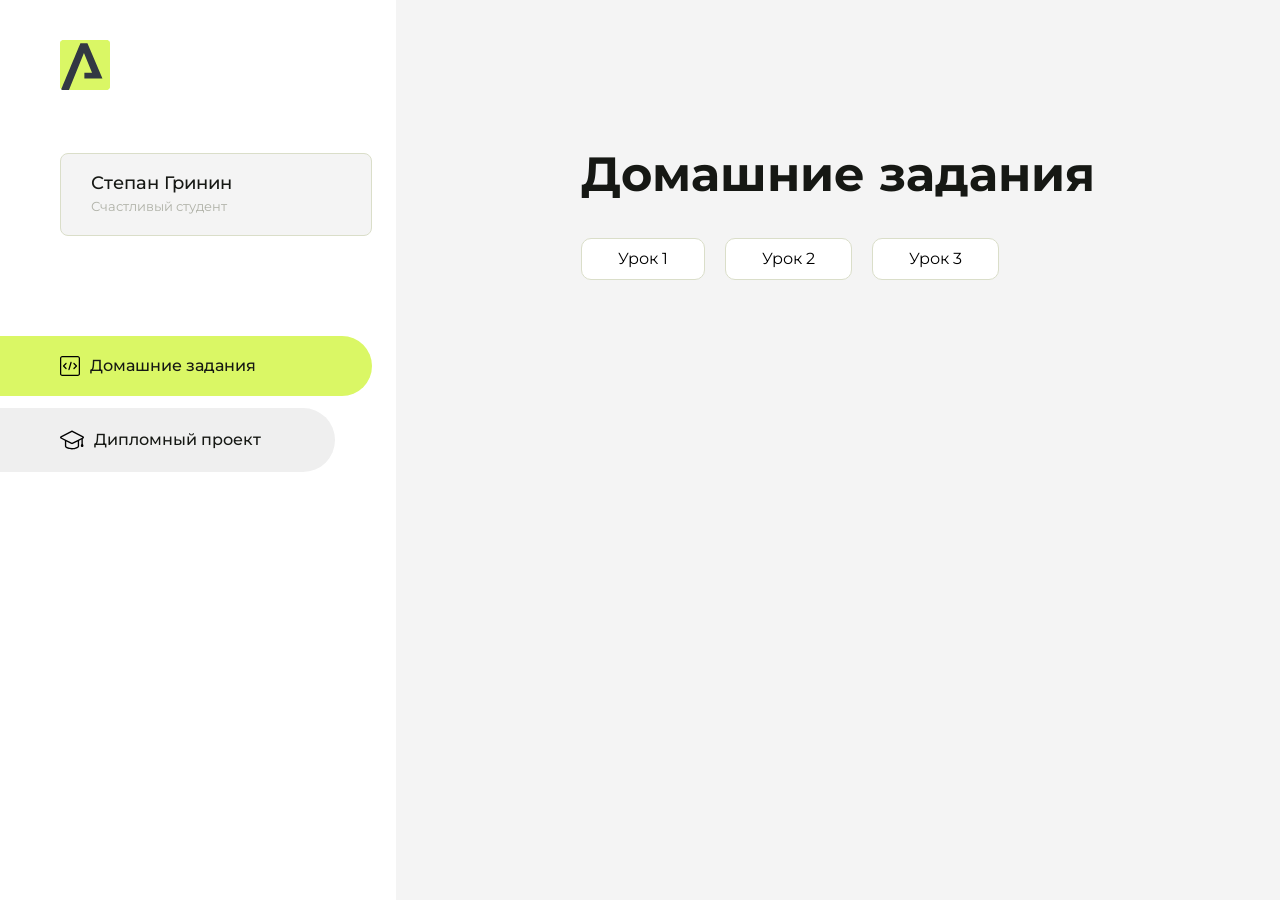
==== index.html @ bcd30e3f "Update index.html" ====
<!DOCTYPE html>
<html lang="en">
<head>
    <meta charset="UTF-8">
    <meta name="viewport" content="width=device-width, initial-scale=1.0">
    <title>Домашняя работа</title>
    <link rel="shortcut icon" href="src/logo.ico" type="image/x-icon">
    <link rel="preconnect" href="https://fonts.googleapis.com">
    <link rel="preconnect" href="https://fonts.gstatic.com" crossorigin>
    <link href="https://fonts.googleapis.com/css2?family=Montserrat:wght@400;500;700&family=Rubik:wght@500&display=swap"
          rel="stylesheet">
    <link rel="stylesheet" href="src/style.css">
</head>
<body id="body">
<div class="overlay" id="overlay"></div>
<div class="layout">
    <div class="burger" id="burger">
        <svg viewBox="0 0 24 24" fill="none" xmlns="http://www.w3.org/2000/svg">
            <g id="SVGRepo_bgCarrier" stroke-width="0"></g>
            <g id="SVGRepo_tracerCarrier" stroke-linecap="round" stroke-linejoin="round"></g>
            <g id="SVGRepo_iconCarrier">
                <path d="M4 18L20 18" stroke="#DAF765" stroke-width="2" stroke-linecap="round"></path>
                <path d="M4 12L20 12" stroke="#DAF765" stroke-width="2" stroke-linecap="round"></path>
                <path d="M4 6L20 6" stroke="#DAF765" stroke-width="2" stroke-linecap="round"></path>
            </g>
        </svg>
    </div>
    <aside class="sidebar" id="sidebar">
        <div class="sidebar__inner">
            <div class="logo">
                <svg width="50" height="50" viewBox="0 0 50 50" fill="none" xmlns="http://www.w3.org/2000/svg">
                    <g clip-path="url(#clip0_513_74730)">
                        <path d="M46.17 -0.257004H3.83C1.57281 -0.257004 -0.257 1.57281 -0.257 3.83V46.17C-0.257 48.4272 1.57281 50.257 3.83 50.257H46.17C48.4272 50.257 50.257 48.4272 50.257 46.17V3.83C50.257 1.57281 48.4272 -0.257004 46.17 -0.257004Z"
                              fill="#DAF765"/>
                        <path d="M24.375 38.4H42.461L27.441 3.1585H20.4355C20.4355 3.1585 6.7895 35.881 1.1945 49.294C2.015 50.0275 3.0945 50.257 3.6945 50.257H8.8445L23.954 13.07L32.0465 32.8285H24.375V38.4Z"
                              fill="#323843"/>
                    </g>
                    <defs>
                        <clipPath id="clip0_513_74730">
                            <rect width="50" height="50" fill="white"/>
                        </clipPath>
                    </defs>
                </svg>
            </div>
            <div class="sidebar__user">
                <div class="sidebar__name">Степан Гринин</div>
                <div class="sidebar__text">Счастливый студент</div>
            </div>
            <div class="sidebar__tabs">
                <div class="sidebar__item">
                    <button class="sidebar__button active" id="tasks">
                        <svg xmlns="http://www.w3.org/2000/svg" width="20" height="20" viewBox="0 0 20 20" fill="none">
                            <g clip-path="url(#clip0_704_74543)">
                                <path d="M17.7083 20H2.29167C1.0275 20 0 18.9725 0 17.7083V2.29167C0 1.0275 1.0275 0 2.29167 0H17.7083C18.9725 0 20 1.0275 20 2.29167V17.7083C20 18.9725 18.9725 20 17.7083 20ZM2.29167 1.25C1.7175 1.25 1.25 1.7175 1.25 2.29167V17.7083C1.25 18.2825 1.7175 18.75 2.29167 18.75H17.7083C18.2825 18.75 18.75 18.2825 18.75 17.7083V2.29167C18.75 1.7175 18.2825 1.25 17.7083 1.25H2.29167Z"
                                      fill="black"/>
                                <path d="M6.04167 13.125C5.88167 13.125 5.72167 13.0642 5.6 12.9417L3.1 10.4417C2.85583 10.1975 2.85583 9.80167 3.1 9.5575L5.6 7.0575C5.84417 6.81333 6.24 6.81333 6.48417 7.0575C6.72833 7.30167 6.72833 7.6975 6.48417 7.94167L4.42583 10L6.48417 12.0583C6.72833 12.3025 6.72833 12.6983 6.48417 12.9425C6.36167 13.0642 6.20167 13.125 6.04167 13.125Z"
                                      fill="black"/>
                                <path d="M8.95833 14.1667C8.9 14.1667 8.84 14.1583 8.78167 14.1417C8.45083 14.0442 8.26083 13.6967 8.35833 13.3658L10.4417 6.28251C10.5392 5.95084 10.8892 5.76417 11.2175 5.85917C11.5483 5.95667 11.7383 6.30417 11.6408 6.63501L9.5575 13.7183C9.47833 13.9908 9.22833 14.1667 8.95833 14.1667Z"
                                      fill="black"/>
                                <path d="M13.9583 13.125C13.7983 13.125 13.6383 13.0642 13.5167 12.9417C13.2725 12.6975 13.2725 12.3017 13.5167 12.0575L15.575 9.99916L13.5167 7.94083C13.2725 7.69666 13.2725 7.30083 13.5167 7.05666C13.7608 6.81249 14.1567 6.81249 14.4008 7.05666L16.9008 9.55666C17.145 9.80083 17.145 10.1967 16.9008 10.4408L14.4008 12.9408C14.2783 13.0642 14.1183 13.125 13.9583 13.125Z"
                                      fill="black"/>
                            </g>
                            <defs>
                                <clipPath id="clip0_704_74543">
                                    <rect width="20" height="20" fill="white"/>
                                </clipPath>
                            </defs>
                        </svg>
                        <span>Домашние задания</span></button>
                </div>
                <div class="sidebar__item">
                    <button class="sidebar__button" id="diplom">
                        <svg xmlns="http://www.w3.org/2000/svg" width="24" height="24" viewBox="0 0 24 24" fill="none">
                            <g clip-path="url(#clip0_704_74553)">
                                <path d="M23.2628 10.5971C23.7176 10.365 24 9.90375 24 9.39337C24 8.883 23.7176 8.42175 23.2628 8.18962L12.6135 2.75362C12.2291 2.55824 11.7705 2.55787 11.3854 2.75399L0.736875 8.19C0.282375 8.42175 0 8.883 0 9.39337C0 9.90375 0.282375 10.365 0.736875 10.5971L4.89038 12.7177V18.2074C4.89038 19.8154 8.412 21.393 12 21.393C15.5884 21.393 19.1096 19.815 19.1096 18.2074V12.7174L21.4609 11.517V15.8017L20.901 17.2305C20.7409 17.6389 20.7934 18.0994 21.0405 18.4616C21.2876 18.8246 21.6979 19.041 22.1366 19.041C22.5754 19.041 22.9852 18.8246 23.2324 18.462C23.4795 18.099 23.532 17.6385 23.3719 17.2301L22.8124 15.8021V10.827L23.2628 10.5971ZM17.7623 18.1721C17.6198 18.6375 15.3491 20.0419 12 20.0419C8.65088 20.0419 6.38025 18.6375 6.2415 18.2074V12.3037L6.23887 12.3019C6.23812 12.057 6.1065 11.8207 5.87325 11.7019L1.3515 9.39337L12 3.95737L22.6489 9.39337L12 14.8294L5.87325 11.7019C5.54063 11.5331 4.6695 11.6674 4.5 12C4.33012 12.3322 4.55813 12.5479 4.89038 12.7177L11.3857 16.0331C11.5781 16.1314 11.7889 16.1805 12 16.1805C12.2107 16.1805 12.4222 16.1314 12.6146 16.0331L17.7593 13.407L17.7623 18.1721Z"
                                      fill="black"/>
                            </g>
                            <defs>
                                <clipPath id="clip0_704_74553">
                                    <rect width="24" height="24" fill="white"/>
                                </clipPath>
                            </defs>
                        </svg>
                        <span>Дипломный проект</span></button>
                </div>
            </div>
        </div>

    </aside>
    <div class="content">
        <div class="container">
            <div class="content__block" id="tasksBlock">
                <div class="content__title">Домашние задания</div>
                <ul class="content__list">
                    <li class="content__list-item">
                        <a href="hello aroken/index.html">Урок 1</a>
                    </li>
                    <li class="content__list-item">
                        <a href="first project/index.html">Урок 2</a>
                    </li>
                     <li class="content__list-item">
                        <a href="kalendar/kalendar.html">Урок 3</a>
                    </li>
                </ul>
            </div>
            <div class="content__block hidden" id="diplomBlock">
                <div class="content__title">Дипломный проект</div>
                <div class="content__list-diplom">
                    <a href="ПАПКА-С-НОМЕРОМ-УРОКА">Ссылка на ДЗ</a>
                </div>
                <div class="content__decor">
                    <div class="content__decor-text">Давай проверим, чему ты научился!</div>
                    <div class="content__decor-img">
                        <img src="src/decor.png" alt="decor">
                    </div>
                </div>
            </div>
        </div>
    </div>
</div>
<script src="src/index.js"></script>
</body>
</html>
---- src/style.css ----
*{padding: 0;margin: 0;border: 0;}
*,*:before,*:after{-webkit-box-sizing: border-box;box-sizing: border-box;}
:focus,:active{outline: none;}
a:focus,a:active{outline: none;}
nav,footer,header,aside{display: block;}
html,body{
    height:100%;width:100%;
    font-size:100%;line-height:1;-ms-text-size-adjust:100%;-moz-text-size-adjust:100%;-webkit-text-size-adjust:100%;}
input,button,textarea{font-family:inherit;}
input::-ms-clear{display: none;}
button{cursor: pointer;}
button::-moz-focus-inner{padding:0;border:0;}
a,a:visited{text-decoration: none;}
a:hover{text-decoration: none;}
ul li{list-style: none;}
img{vertical-align: top;}
h1,h2,h3,h4,h5,h6{font-size:inherit;font-weight: inherit;}
a{color:inherit;}



body {
    font-family: "Montserrat",SansSerif;
    color: black;
}

body.overflow {
    overflow: hidden;
}



.layout {
    display: -webkit-box;
    display: -ms-flexbox;
    display: flex;
    min-height: 100vh;
}

.sidebar {
    padding: 40px 24px 40px 0;
    -ms-flex-negative: 0;
    flex-shrink: 0;
    background-color: white;
}



.content {
    -webkit-box-flex: 1;
    -ms-flex-positive: 1;
    flex-grow: 1;
    background-color: #F4F4F4;
}

.container {
    display: -webkit-box;
    display: -ms-flexbox;
    display: flex;
    -webkit-box-orient: vertical;
    -webkit-box-direction: normal;
    -ms-flex-direction: column;
    flex-direction: column;
    -webkit-box-pack: center;
    -ms-flex-pack: center;
    justify-content: center;
    -webkit-box-align: center;
    -ms-flex-align: center;
    align-items: center;
    padding: 150px 60px 80px 60px;
}


.logo {
    margin-left: 60px;
    margin-bottom: 60px;
}

.sidebar__user {
    background-color: #F4F4F4;
    padding: 20px 30px;
    margin-left: 60px;
    margin-bottom: 100px;
    border-radius: 8px;
    border: 1px solid #DADEC9;
}

.sidebar__name {
    color:#161814;
    font-size: 18px;
    font-weight: 500;
    margin-bottom: 6px;
}

.sidebar__text {
    color: #AFB1A7;
    font-size: 13px;
    font-weight: 400;
    line-height: 130%; /* 16.9px */
}

.sidebar__item {
    width: 372px;
}

.sidebar__button {
    display: -webkit-box;
    display: -ms-flexbox;
    display: flex;
    -webkit-box-align: center;
    -ms-flex-align: center;
    align-items: center;
    gap: 10px;
    padding: 20px 60px;
    margin-bottom: 12px;
    border-radius: 0px 100px 100px 0px;
    -webkit-transition: all .5s;
    -o-transition: all .5s;
    transition: all .5s;
    cursor: pointer;
    width: 90%;
    color:#161814;
    font-size: 16px;
    font-weight: 500;
}

.sidebar__button.active , .sidebar__button:hover {
    width: 100%;
    background-color: #DAF765;
}


.content__title {
    color: #161814;
    font-size: 48px;
    font-weight: 700;
    margin-bottom: 40px;
}

.content__list {
    display: -webkit-box;
    display: -ms-flexbox;
    display: flex;
    -webkit-box-align: center;
    -ms-flex-align: center;
    align-items: center;
    -ms-flex-wrap: wrap;
    flex-wrap: wrap;
    gap: 20px;
}



.content__list-item  {
    cursor: pointer;
    padding: 12px 18px;
    background-color: #fff;
    border-radius: 10px;
    border: 1px solid #DADEC9;
    -webkit-transition: all .3s;
    -o-transition: all .3s;
    transition: all .3s;
}

.content__list-item:hover,.content__list-diplom:hover {
    background-color: #AFB1A7;
}

li a {
    padding: 12px 18px;

}


.content__list-diplom {
    -webkit-transition: all .3s;
    -o-transition: all .3s;
    transition: all .3s;
    display: inline-block;
    padding: 12px 18px;
    background-color: #fff;
    border-radius: 10px;
    border: 1px solid #DADEC9;
}

.content__decor {
    display: -webkit-box;
    display: -ms-flexbox;
    display: flex;
    -webkit-box-align: center;
    -ms-flex-align: center;
    align-items: center;
}

.content__decor-text {
    color:#BEDD44;
    font-size: 36px;
    font-weight: 700;
    line-height: 110%; /* 39.6px */
}

.content__block {
    max-width: 1200px;
}

.content__block.hidden {
    display: none;
}

.content__decor-img img{
    width: 100%;
}

.burger {
    display: none;
    padding: 5px;
    position: fixed;
    top: 3%;
    right: 7%;
    width: 40px;
    height: 40px;
    background-color: #161814;
    border-radius: 50%;
    z-index: 10;
    border: 1px solid #DAF765;
}

@media (max-width: 768px) {
    .burger {
        display: block;
    }

    .sidebar {
        -webkit-transition: all .3s;
        -o-transition: all .3s;
        transition: all .3s;
        -webkit-transform: translateX(-100%);
        -ms-transform: translateX(-100%);
        transform: translateX(-100%);
        position: fixed;
        top: 0;
        left: 0;
        bottom: 0;
        z-index: 5;
    }

    .sidebar.show {
        -webkit-transform: translateX(0%);
        -ms-transform: translateX(0%);
        transform: translateX(0%);
    }

    .overlay {
        opacity: 0;
        pointer-events: none;
        -webkit-transition: all .3s;
        -o-transition: all .3s;
        transition: all .3s;
        position: absolute;
        top: 0;
        right: 0;
        left: 0;
        bottom: 0;
        z-index: 3;
        background-color: #000000e0;
    }

    .overlay.show {
        opacity: 1;
        pointer-events: all;
    }

    .container {
        padding: 40px 20px;
        min-height: 100%;
    }

    .content__decor {
        margin-top: 20px;
        -webkit-box-orient: vertical;
        -webkit-box-direction: normal;
        -ms-flex-direction: column;
        flex-direction: column;
    }
}

@media (max-width: 400px) {
    .sidebar__user {
        margin-left: 0;
    }
}
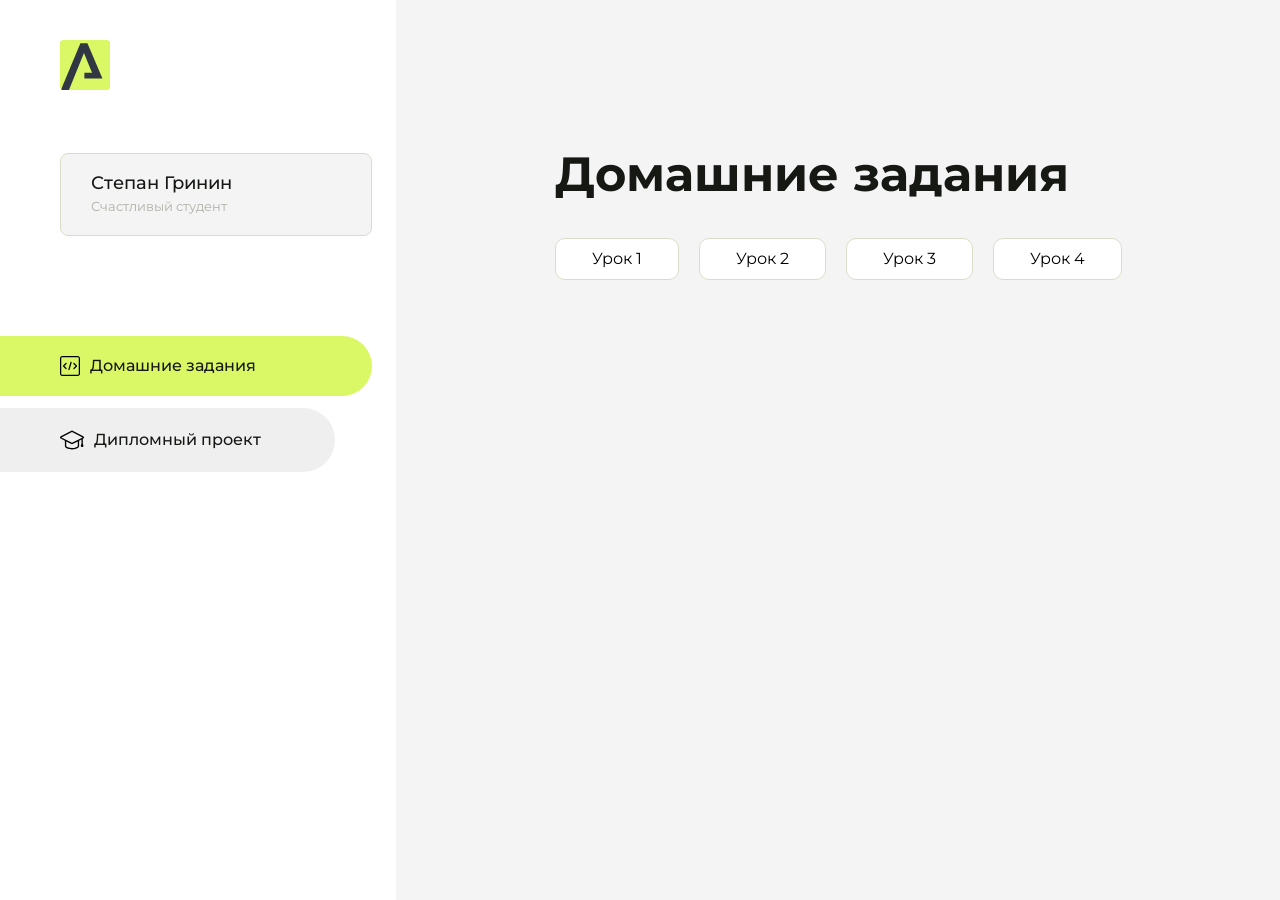
==== commit baa8144a: "Update index.html" ====
--- a/index.html
+++ b/index.html
@@ -101,6 +101,9 @@
                      <li class="content__list-item">
                         <a href="kalendar/kalendar.html">Урок 3</a>
                     </li>
+                    <li class="content__list-item">
+                        <a href="form/index.html">Урок 4</a>
+                    </li>
                 </ul>
             </div>
             <div class="content__block hidden" id="diplomBlock">
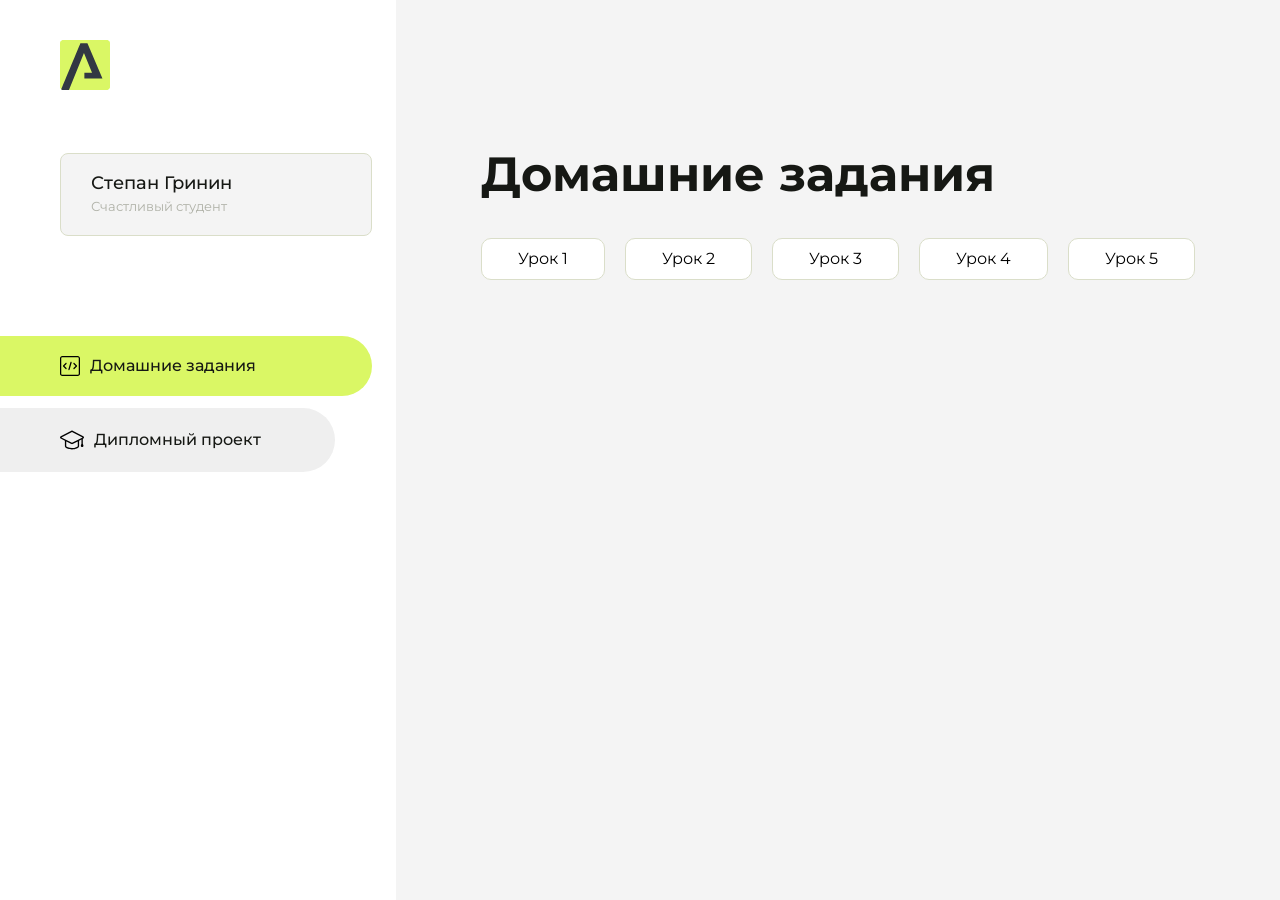
==== commit 4c5f3353: "Update index.html" ====
--- a/index.html
+++ b/index.html
@@ -104,6 +104,9 @@
                     <li class="content__list-item">
                         <a href="form/index.html">Урок 4</a>
                     </li>
+                    <li class="content__list-item">
+                        <a href="fit-studio/article.html">Урок 5</a>
+                    </li>
                 </ul>
             </div>
             <div class="content__block hidden" id="diplomBlock">
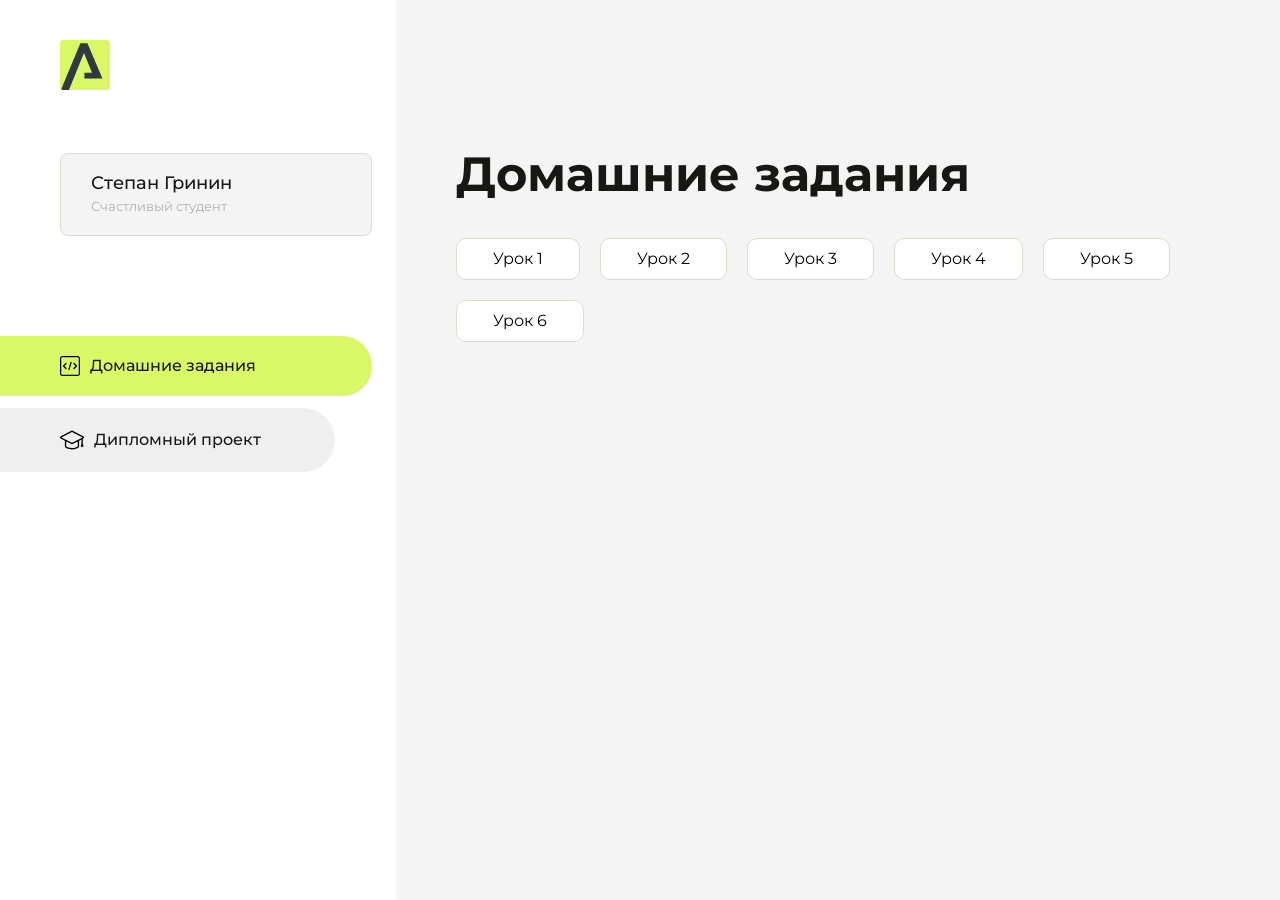
==== commit a0c39d21: "Update index.html" ====
--- a/index.html
+++ b/index.html
@@ -107,6 +107,9 @@
                     <li class="content__list-item">
                         <a href="fit-studio/article.html">Урок 5</a>
                     </li>
+                    <li class="content__list-item">
+                        <a href="flex/index.html">Урок 6</a>
+                    </li>
                 </ul>
             </div>
             <div class="content__block hidden" id="diplomBlock">
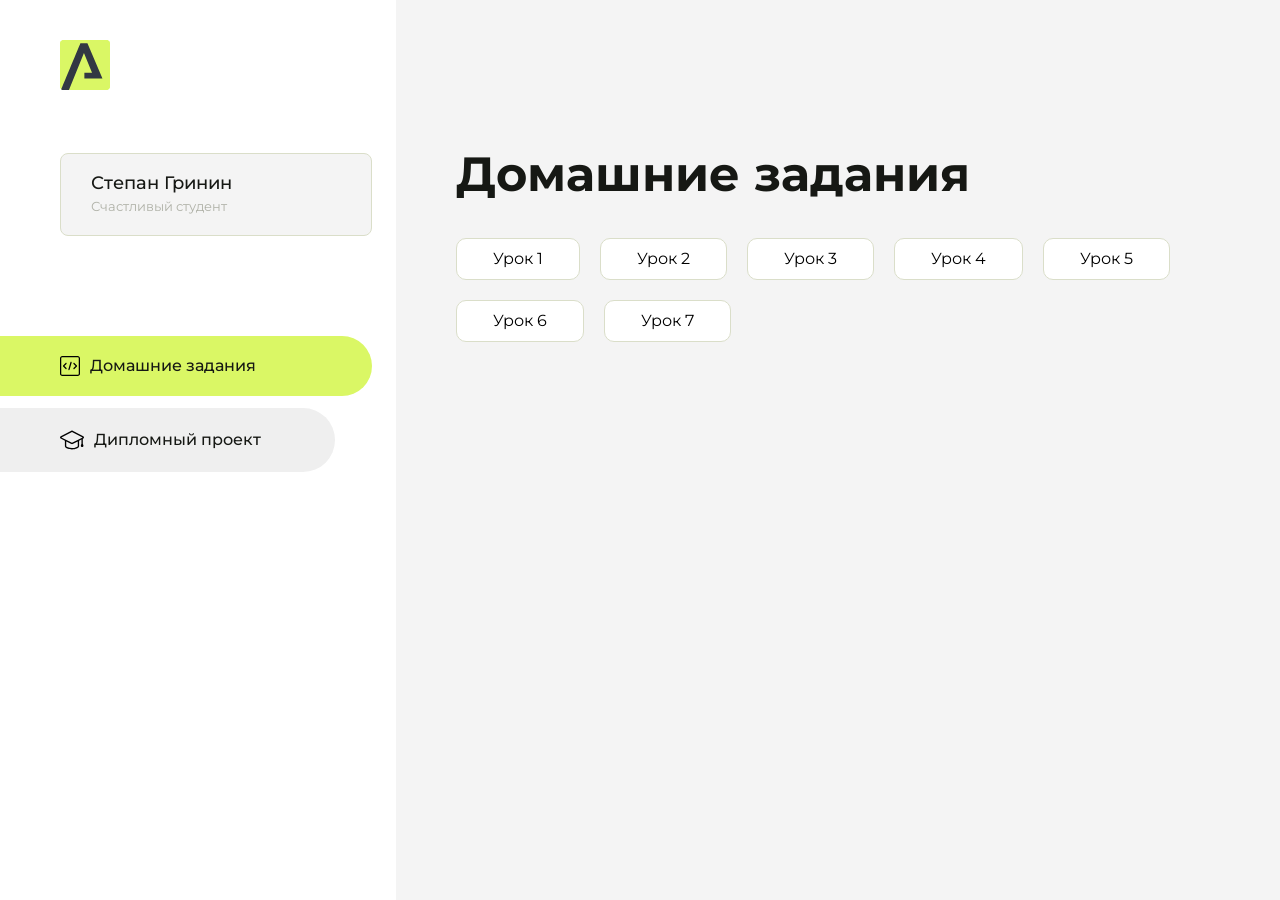
==== commit 581dffd5: "Update index.html" ====
--- a/index.html
+++ b/index.html
@@ -110,6 +110,9 @@
                     <li class="content__list-item">
                         <a href="flex/index.html">Урок 6</a>
                     </li>
+                    <li class="content__list-item">
+                        <a href="fit-studio-2/article.html">Урок 7</a>
+                    </li>
                 </ul>
             </div>
             <div class="content__block hidden" id="diplomBlock">
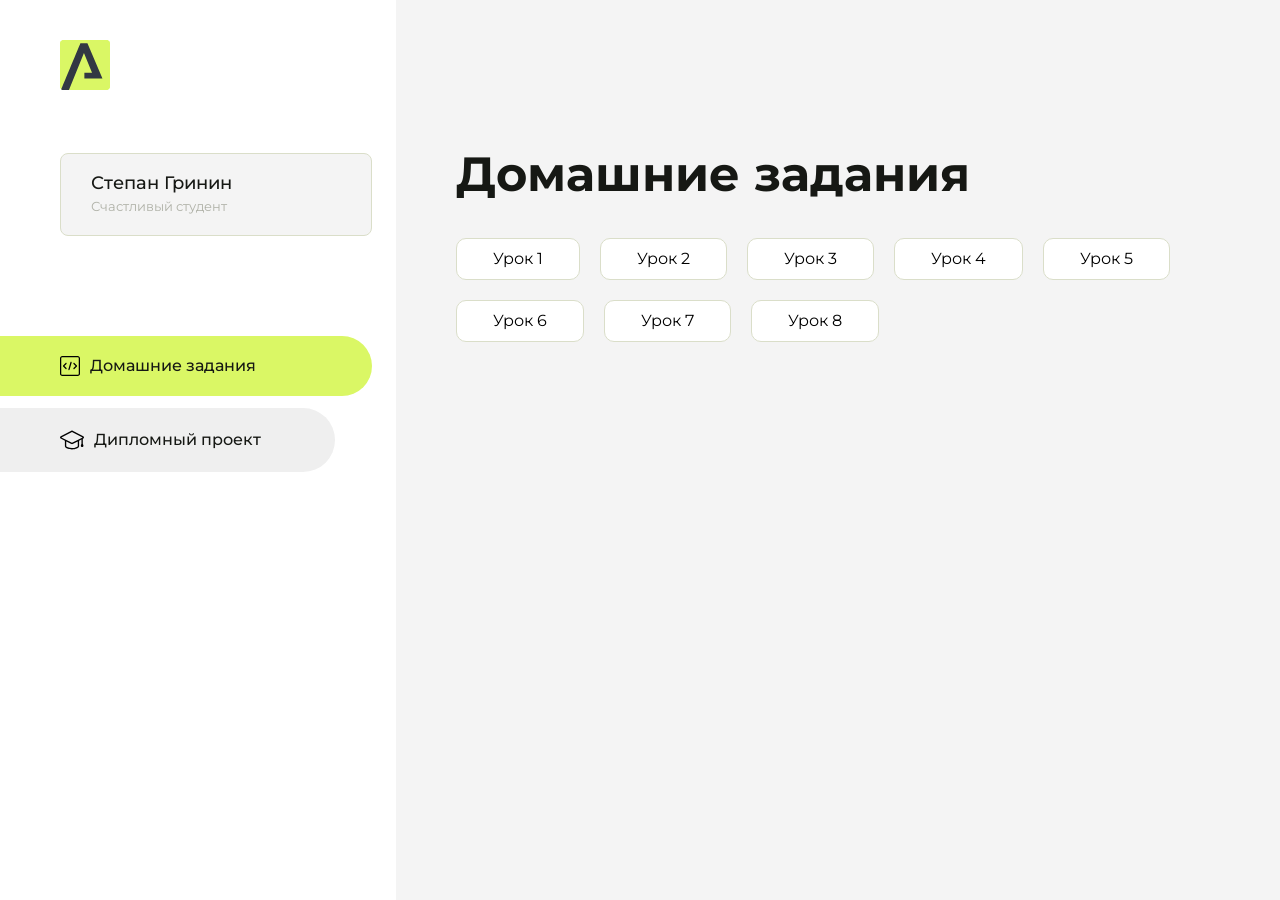
==== commit 99041454: "Update index.html" ====
--- a/index.html
+++ b/index.html
@@ -113,6 +113,9 @@
                     <li class="content__list-item">
                         <a href="fit-studio-2/article.html">Урок 7</a>
                     </li>
+                    <li class="content__list-item">
+                        <a href="form-2/index.html">Урок 8</a>
+                    </li>
                 </ul>
             </div>
             <div class="content__block hidden" id="diplomBlock">
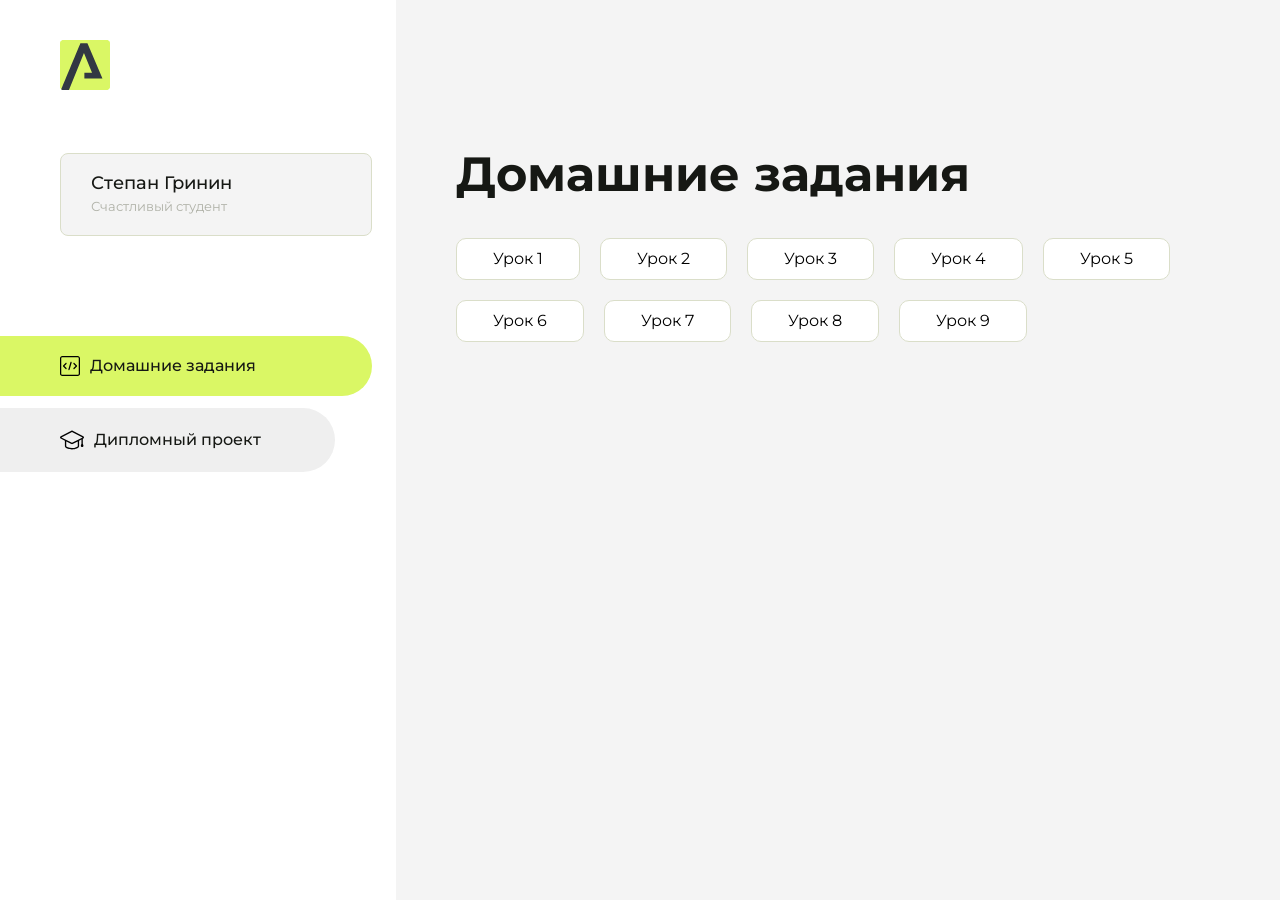
==== commit b7186adf: "Update index.html" ====
--- a/index.html
+++ b/index.html
@@ -116,6 +116,9 @@
                     <li class="content__list-item">
                         <a href="form-2/index.html">Урок 8</a>
                     </li>
+                    <li class="content__list-item">
+                        <a href="fit-studio-3/index.html">Урок 9</a>
+                    </li>
                 </ul>
             </div>
             <div class="content__block hidden" id="diplomBlock">
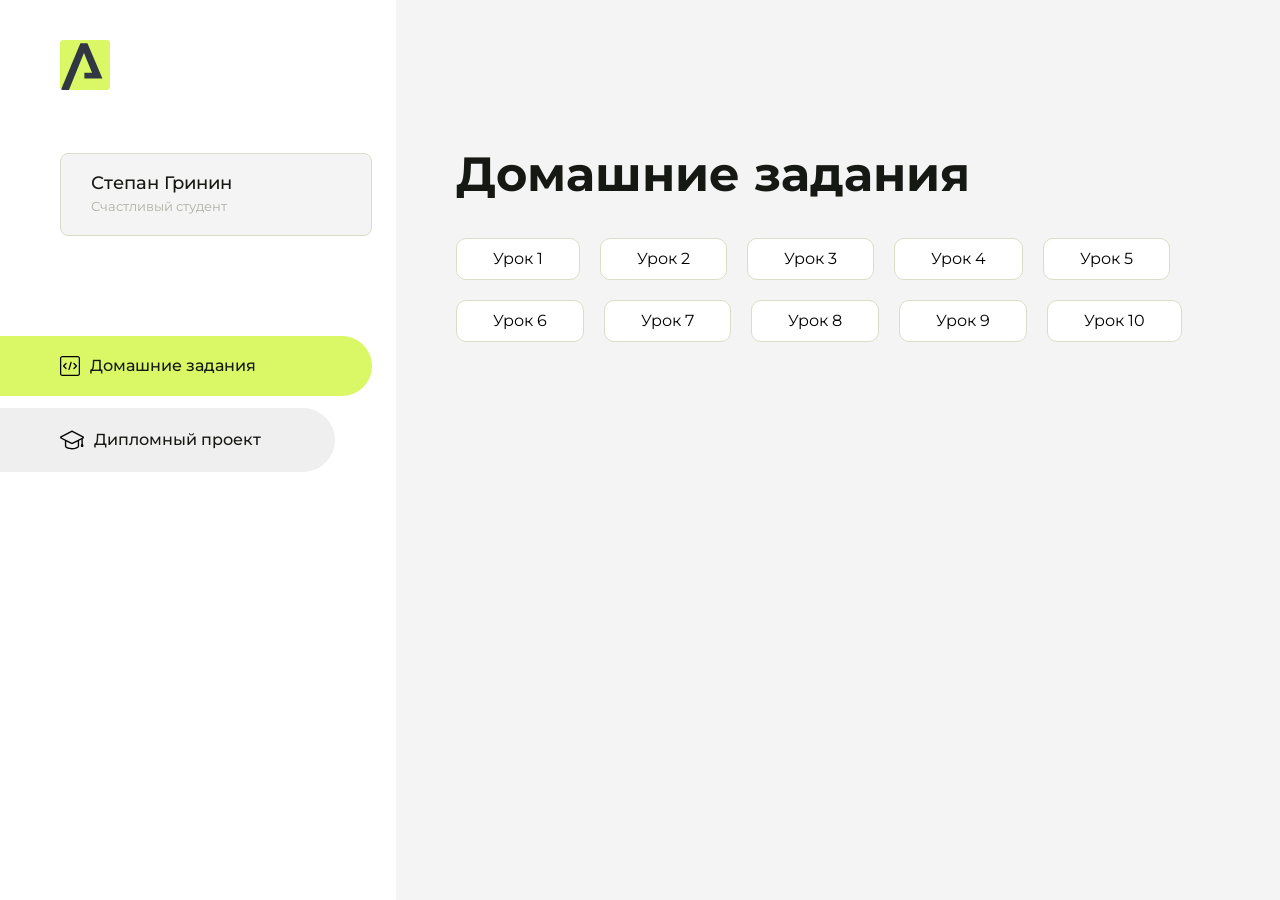
==== commit f9c65393: "Update index.html" ====
--- a/index.html
+++ b/index.html
@@ -119,6 +119,9 @@
                     <li class="content__list-item">
                         <a href="fit-studio-3/index.html">Урок 9</a>
                     </li>
+                    <li class="content__list-item">
+                        <a href="fit-studio-4/index.html">Урок 10</a>
+                    </li>
                 </ul>
             </div>
             <div class="content__block hidden" id="diplomBlock">
